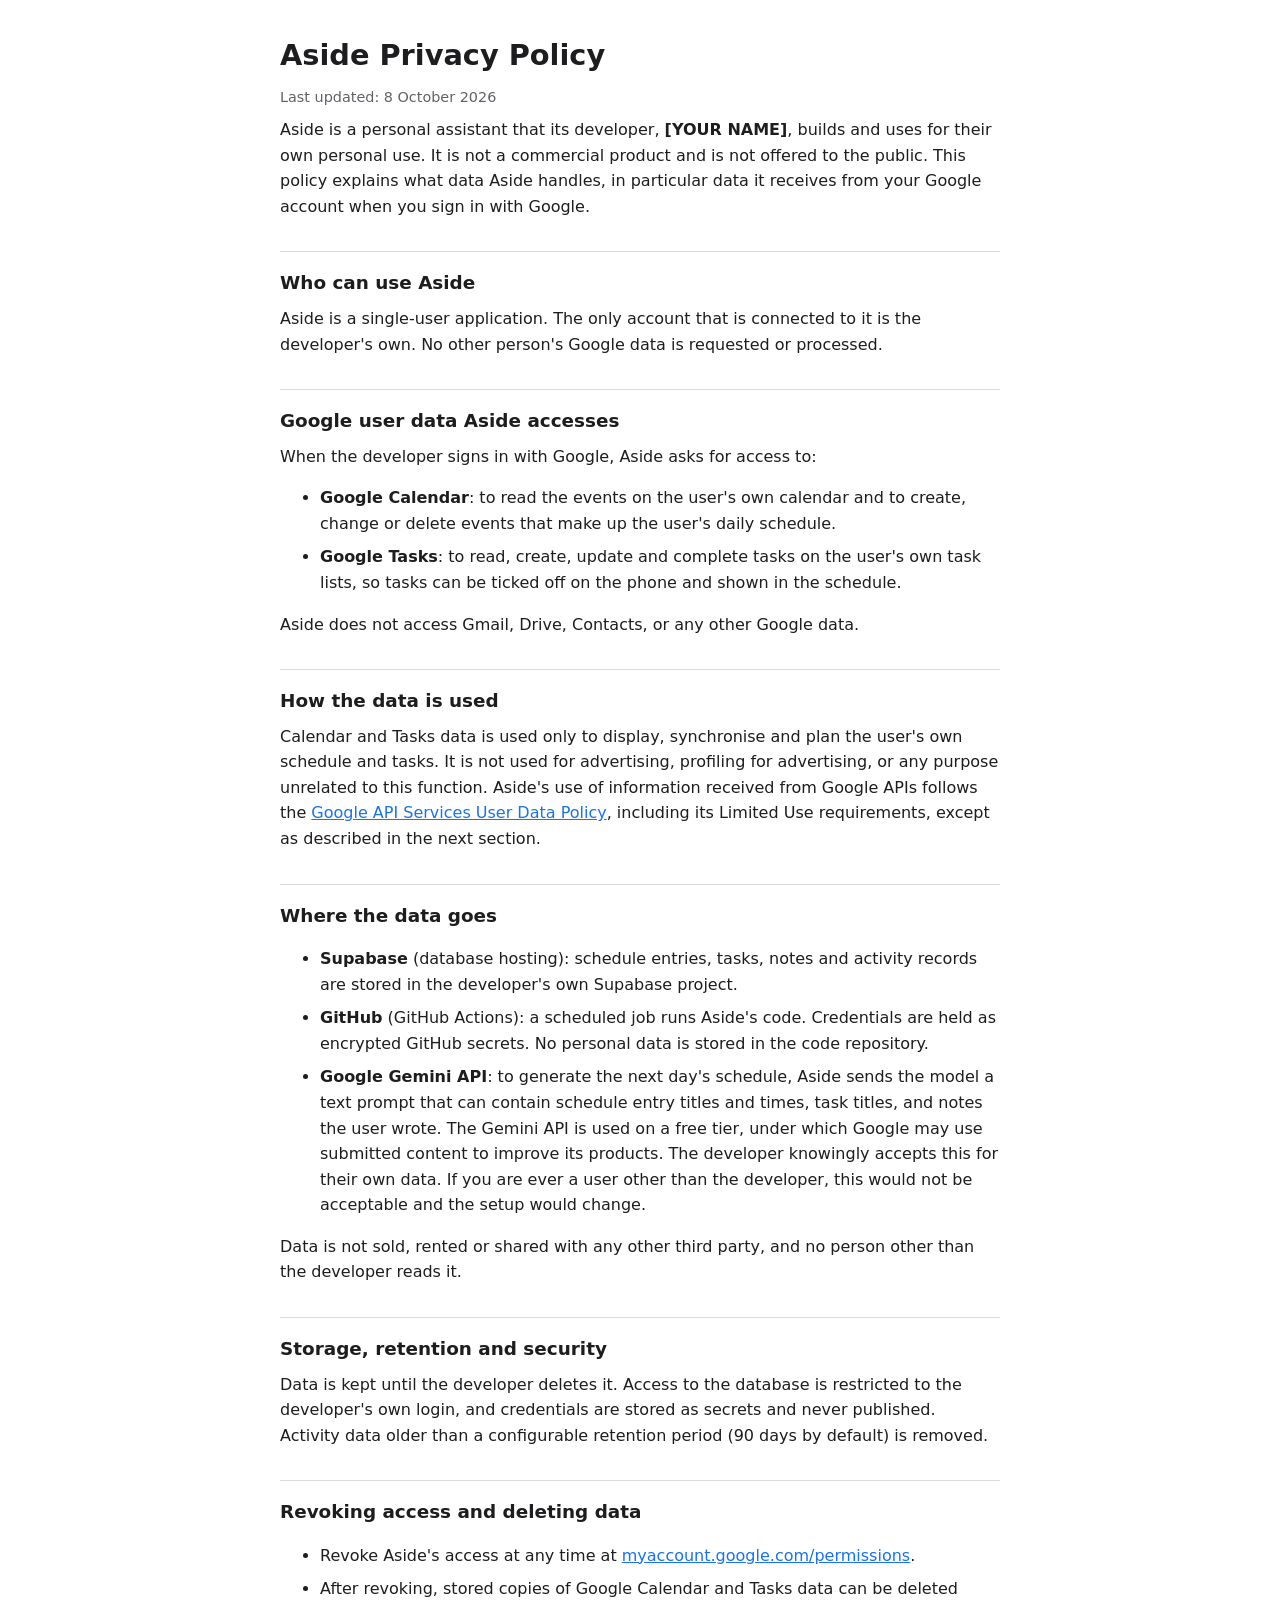
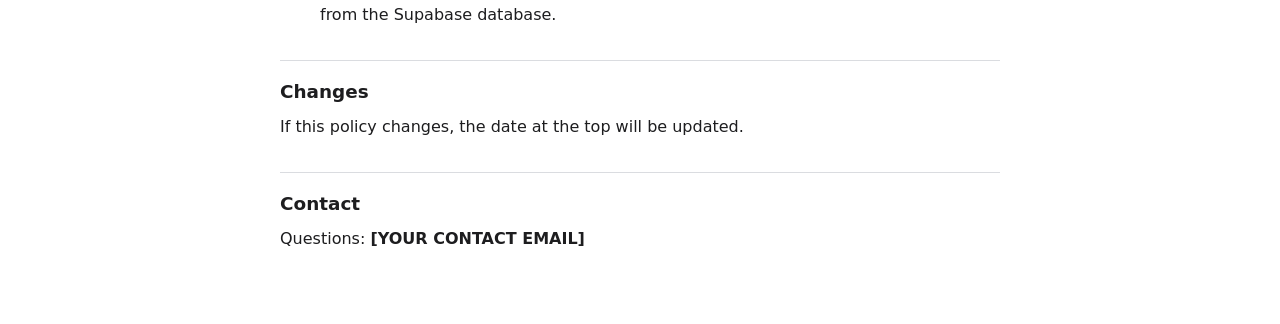
==== site/privacy.html @ 88512fb5 "add site" ====
<!doctype html>
<html lang="en">
<head>
<meta charset="utf-8">
<meta name="viewport" content="width=device-width, initial-scale=1">
<title>Aside Privacy Policy</title>
<style>
  :root { --bg: #ffffff; --fg: #1d1d1f; --muted: #5f6368; --line: #dadce0; --accent: #1a73e8; }
  @media (prefers-color-scheme: dark) {
    :root { --bg: #131316; --fg: #e8e8ea; --muted: #a0a3a8; --line: #2e2f34; --accent: #8ab4f8; }
  }
  body { margin: 0; background: var(--bg); color: var(--fg); font: 16px/1.6 system-ui, -apple-system, "Segoe UI", Roboto, sans-serif; }
  main { max-width: 720px; margin: 0 auto; padding: 32px 16px 64px; }
  h1 { font-size: 1.8rem; margin: 0 0 4px; }
  h2 { font-size: 1.15rem; margin: 32px 0 8px; padding-top: 16px; border-top: 1px solid var(--line); }
  p, li { margin: 8px 0; }
  .muted { color: var(--muted); font-size: 0.9rem; }
  a { color: var(--accent); }
</style>
</head>
<body>
<main>
  <h1>Aside Privacy Policy</h1>
  <p class="muted">Last updated: 8 October 2026</p>

  <p>Aside is a personal assistant that its developer, <strong>[YOUR NAME]</strong>, builds and uses for their own personal use. It is not a commercial product and is not offered to the public. This policy explains what data Aside handles, in particular data it receives from your Google account when you sign in with Google.</p>

  <h2>Who can use Aside</h2>
  <p>Aside is a single-user application. The only account that is connected to it is the developer's own. No other person's Google data is requested or processed.</p>

  <h2>Google user data Aside accesses</h2>
  <p>When the developer signs in with Google, Aside asks for access to:</p>
  <ul>
    <li><strong>Google Calendar</strong>: to read the events on the user's own calendar and to create, change or delete events that make up the user's daily schedule.</li>
    <li><strong>Google Tasks</strong>: to read, create, update and complete tasks on the user's own task lists, so tasks can be ticked off on the phone and shown in the schedule.</li>
  </ul>
  <p>Aside does not access Gmail, Drive, Contacts, or any other Google data.</p>

  <h2>How the data is used</h2>
  <p>Calendar and Tasks data is used only to display, synchronise and plan the user's own schedule and tasks. It is not used for advertising, profiling for advertising, or any purpose unrelated to this function. Aside's use of information received from Google APIs follows the <a href="https://developers.google.com/terms/api-services-user-data-policy">Google API Services User Data Policy</a>, including its Limited Use requirements, except as described in the next section.</p>

  <h2>Where the data goes</h2>
  <ul>
    <li><strong>Supabase</strong> (database hosting): schedule entries, tasks, notes and activity records are stored in the developer's own Supabase project.</li>
    <li><strong>GitHub</strong> (GitHub Actions): a scheduled job runs Aside's code. Credentials are held as encrypted GitHub secrets. No personal data is stored in the code repository.</li>
    <li><strong>Google Gemini API</strong>: to generate the next day's schedule, Aside sends the model a text prompt that can contain schedule entry titles and times, task titles, and notes the user wrote. The Gemini API is used on a free tier, under which Google may use submitted content to improve its products. The developer knowingly accepts this for their own data. If you are ever a user other than the developer, this would not be acceptable and the setup would change.</li>
  </ul>
  <p>Data is not sold, rented or shared with any other third party, and no person other than the developer reads it.</p>

  <h2>Storage, retention and security</h2>
  <p>Data is kept until the developer deletes it. Access to the database is restricted to the developer's own login, and credentials are stored as secrets and never published. Activity data older than a configurable retention period (90 days by default) is removed.</p>

  <h2>Revoking access and deleting data</h2>
  <ul>
    <li>Revoke Aside's access at any time at <a href="https://myaccount.google.com/permissions">myaccount.google.com/permissions</a>.</li>
    <li>After revoking, stored copies of Google Calendar and Tasks data can be deleted from the Supabase database.</li>
  </ul>

  <h2>Changes</h2>
  <p>If this policy changes, the date at the top will be updated.</p>

  <h2>Contact</h2>
  <p>Questions: <strong>[YOUR CONTACT EMAIL]</strong></p>
</main>
</body>
</html>
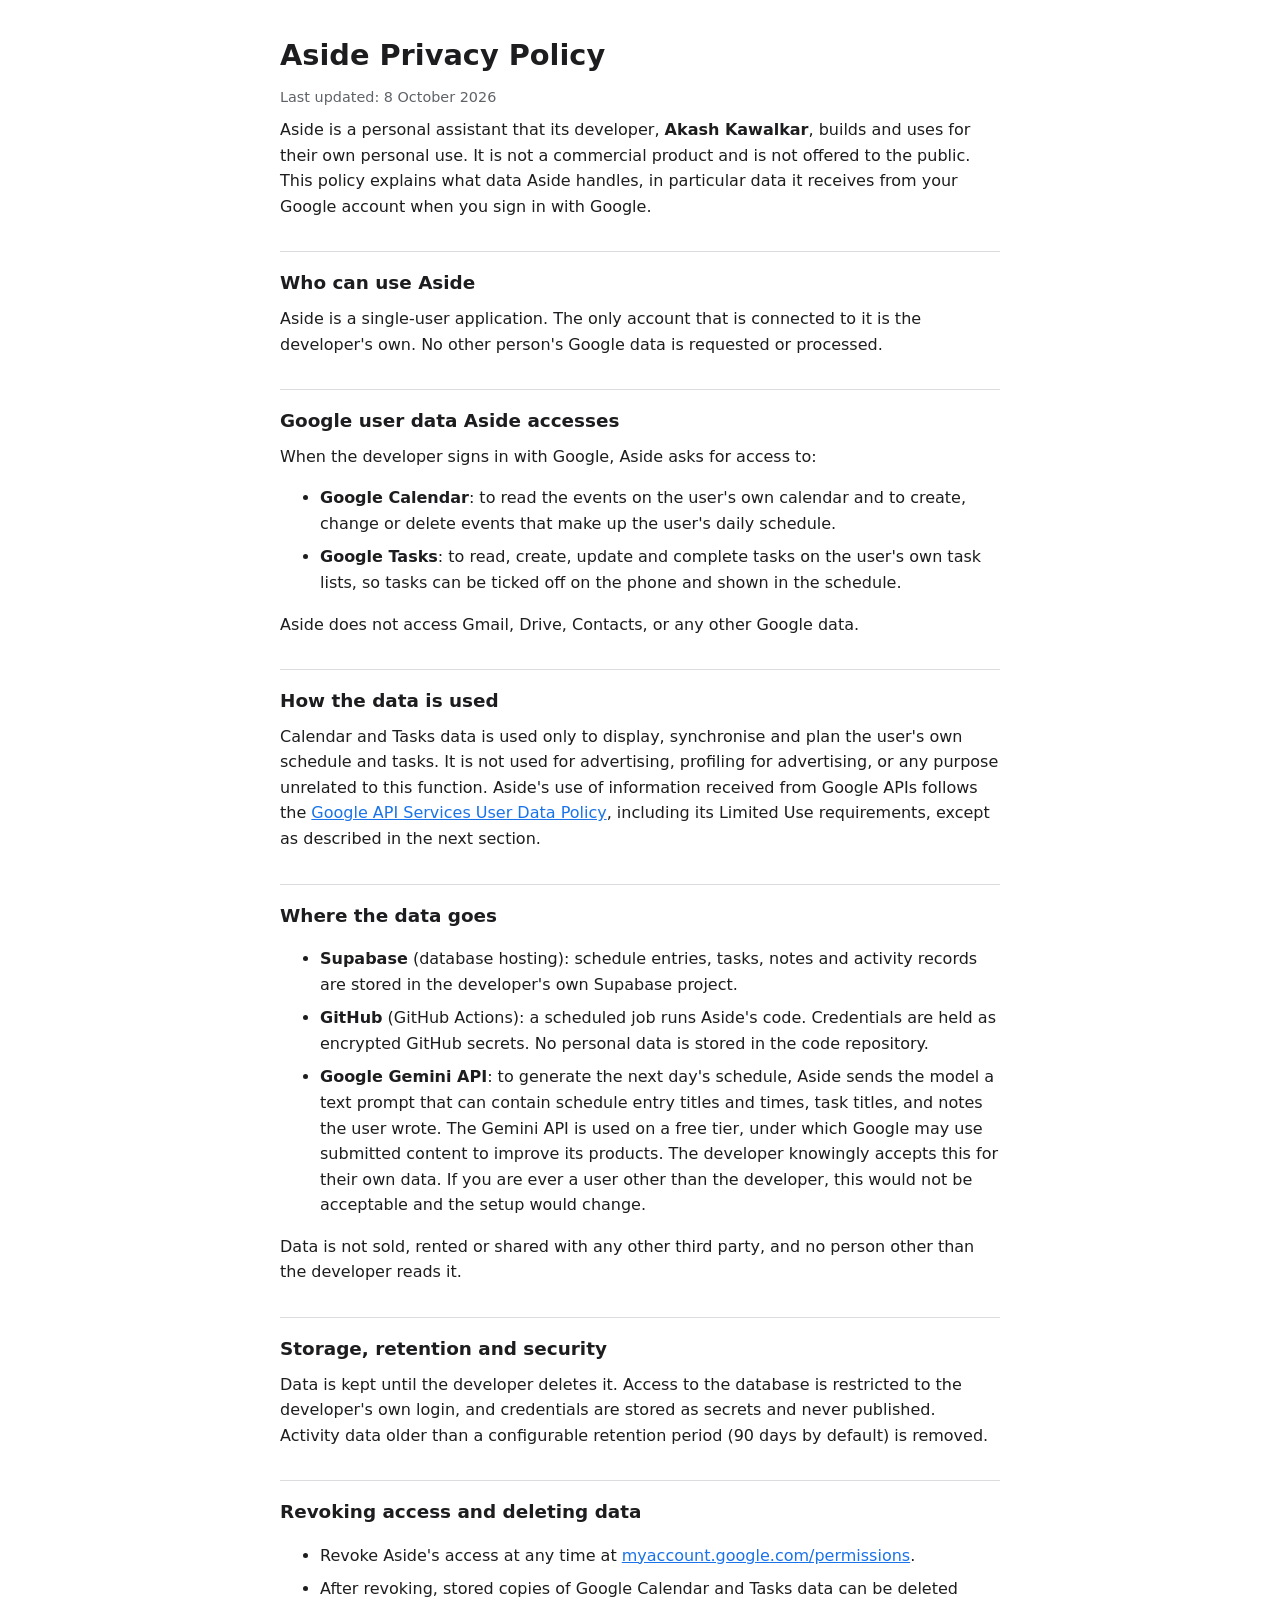
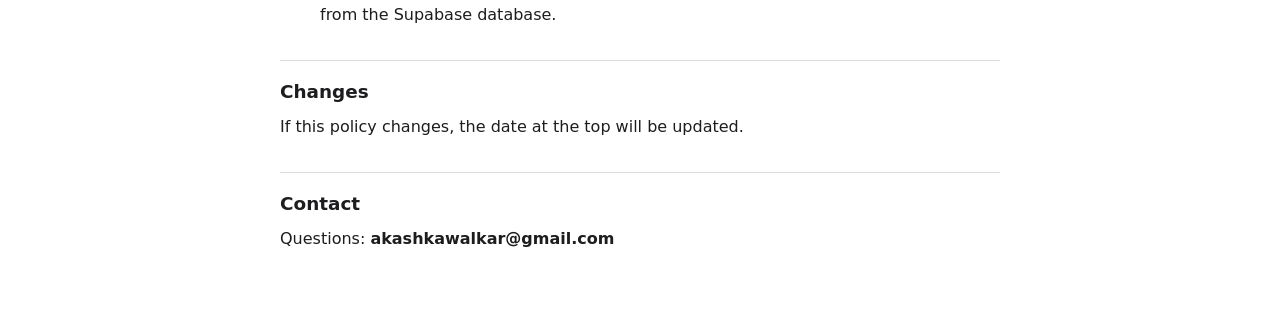
==== commit 4594ebac: "site update" ====
--- a/site/privacy.html
+++ b/site/privacy.html
@@ -23,7 +23,7 @@
   <h1>Aside Privacy Policy</h1>
   <p class="muted">Last updated: 8 October 2026</p>
 
-  <p>Aside is a personal assistant that its developer, <strong>[YOUR NAME]</strong>, builds and uses for their own personal use. It is not a commercial product and is not offered to the public. This policy explains what data Aside handles, in particular data it receives from your Google account when you sign in with Google.</p>
+  <p>Aside is a personal assistant that its developer, <strong>Akash Kawalkar</strong>, builds and uses for their own personal use. It is not a commercial product and is not offered to the public. This policy explains what data Aside handles, in particular data it receives from your Google account when you sign in with Google.</p>
 
   <h2>Who can use Aside</h2>
   <p>Aside is a single-user application. The only account that is connected to it is the developer's own. No other person's Google data is requested or processed.</p>
@@ -60,7 +60,7 @@
   <p>If this policy changes, the date at the top will be updated.</p>
 
   <h2>Contact</h2>
-  <p>Questions: <strong>[YOUR CONTACT EMAIL]</strong></p>
+  <p>Questions: <strong>akashkawalkar@gmail.com</strong></p>
 </main>
 </body>
 </html>
